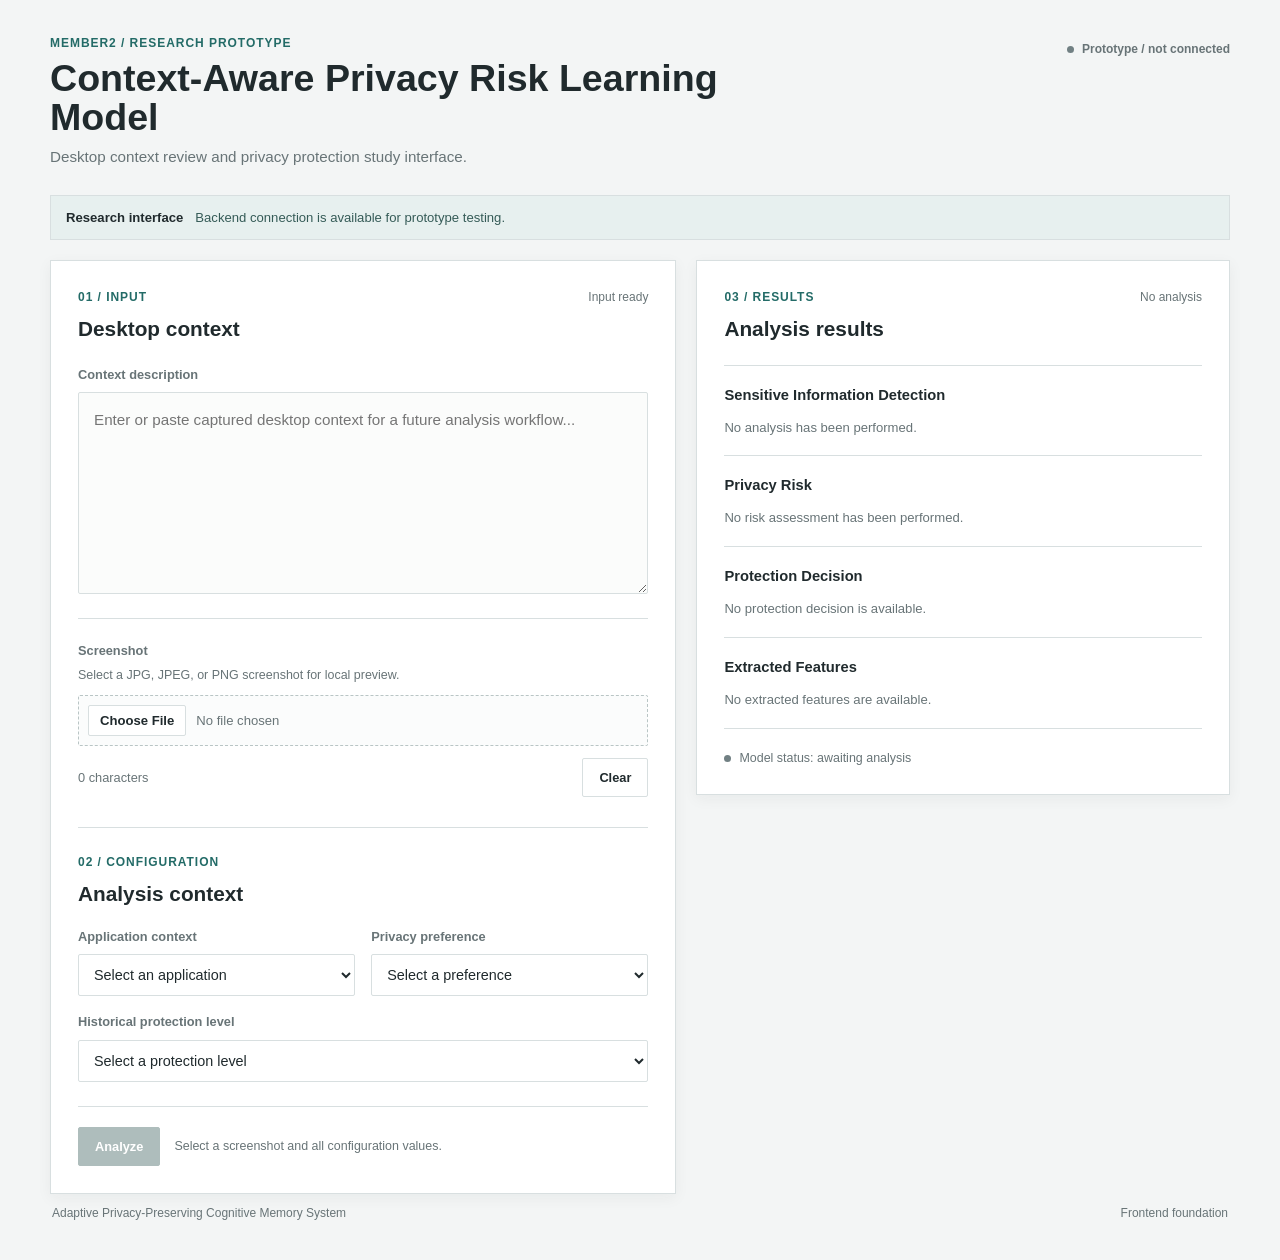
==== Member2/frontend/index.html @ c626e2b5 "Complete CAPRLM frontend and backend integration" ====
<!DOCTYPE html>
<html lang="en">
<head>
  <meta charset="UTF-8">
  <meta name="viewport" content="width=device-width, initial-scale=1.0">
  <title>CAPRLM Research Prototype</title>
  <link rel="stylesheet" href="style.css">
</head>
<body>
  <main class="app-shell">
    <header class="app-header">
      <div>
        <p class="eyebrow">Member2 / research prototype</p>
        <h1>Context-Aware Privacy Risk Learning Model</h1>
        <p class="subtitle">Desktop context review and privacy protection study interface.</p>
      </div>
      <div class="prototype-status" aria-label="Frontend status">
        <span class="status-indicator" aria-hidden="true"></span>
        <span>Prototype / not connected</span>
      </div>
    </header>

    <div id="analysis-status" class="notice" role="status" aria-live="polite">
      <strong>Research interface</strong>
      <span>Backend connection is available for prototype testing.</span>
    </div>

    <div class="workspace-grid">
      <section class="workspace input-panel" aria-labelledby="input-heading">
        <div class="section-heading">
          <div>
            <p class="section-label">01 / Input</p>
            <h2 id="input-heading">Desktop context</h2>
          </div>
          <span class="section-status">Input ready</span>
        </div>

        <label for="context-input">Context description</label>
        <textarea id="context-input" rows="7" placeholder="Enter or paste captured desktop context for a future analysis workflow..."></textarea>

        <div class="screenshot-upload">
          <label for="screenshot-input">Screenshot</label>
          <p class="field-help">Select a JPG, JPEG, or PNG screenshot for local preview.</p>
          <input id="screenshot-input" type="file" accept=".jpg,.jpeg,.png,image/jpeg,image/png">
          <div id="screenshot-preview" class="screenshot-preview" hidden>
            <div class="preview-header">
              <span id="screenshot-filename" class="screenshot-filename"></span>
              <button id="remove-screenshot" class="button button-secondary" type="button">Remove</button>
            </div>
            <img id="screenshot-image" alt="Selected screenshot preview">
          </div>
        </div>

        <div class="input-footer">
          <span id="character-count" aria-live="polite">0 characters</span>
          <button id="clear-button" class="button button-secondary" type="button">Clear</button>
        </div>

        <div class="configuration" aria-labelledby="configuration-heading">
          <div class="section-heading configuration-heading">
            <div>
              <p class="section-label">02 / Configuration</p>
              <h2 id="configuration-heading">Analysis context</h2>
            </div>
          </div>

          <div class="field-grid">
            <div class="field">
              <label for="application-context">Application context</label>
              <select id="application-context">
                <option value="">Select an application</option>
                <option>Google Chrome</option>
                <option>Visual Studio Code</option>
                <option>ChatGPT</option>
                <option>Microsoft Word</option>
                <option>Other</option>
              </select>
            </div>

            <div class="field">
              <label for="privacy-preference">Privacy preference</label>
              <select id="privacy-preference">
                <option value="">Select a preference</option>
                <option>Low</option>
                <option>Medium</option>
                <option>High</option>
              </select>
            </div>

            <div class="field">
              <label for="historical-protection">Historical protection level</label>
              <select id="historical-protection">
                <option value="">Select a protection level</option>
                <option>Low</option>
                <option>Medium</option>
                <option>High</option>
              </select>
            </div>
          </div>

          <div class="action-row">
            <button id="analyze-button" class="button button-primary" type="button" disabled>Analyze</button>
            <span id="action-note" class="action-note">Select a screenshot and all configuration values.</span>
          </div>
        </div>
      </section>

      <section class="workspace results-panel" aria-labelledby="results-heading">
        <div class="section-heading">
          <div>
            <p class="section-label">03 / Results</p>
            <h2 id="results-heading">Analysis results</h2>
          </div>
          <span class="section-status">No analysis</span>
        </div>

        <div class="result-list">
          <article class="result-item">
            <h3>Sensitive Information Detection</h3>
            <div id="detection-output" class="response-output">
              <p class="response-empty">No analysis has been performed.</p>
            </div>
          </article>
          <article class="result-item">
            <h3>Privacy Risk</h3>
            <div id="risk-output" class="response-output">
              <p class="response-empty">No risk assessment has been performed.</p>
            </div>
          </article>
          <article class="result-item">
            <h3>Protection Decision</h3>
            <div id="protection-output" class="response-output">
              <p class="response-empty">No protection decision is available.</p>
            </div>
          </article>
          <article class="result-item">
            <h3>Extracted Features</h3>
            <div id="features-output" class="response-output">
              <p class="response-empty">No extracted features are available.</p>
            </div>
          </article>
        </div>

        <div id="model-status" class="model-status" role="status" aria-live="polite">
          <span class="status-indicator" aria-hidden="true"></span>
          <span>Model status: awaiting analysis</span>
        </div>
      </section>
    </div>

    <footer class="app-footer">
      <span>Adaptive Privacy-Preserving Cognitive Memory System</span>
      <span>Frontend foundation</span>
    </footer>
  </main>

  <script src="app.js"></script>
</body>
</html>
---- Member2/frontend/style.css ----
:root {
  color-scheme: light;
  --ink: #202a2d;
  --muted: #687477;
  --line: #d8dfe0;
  --surface: #ffffff;
  --background: #f3f5f5;
  --accent: #236b67;
  --accent-soft: #e7f0ef;
  --shadow: 0 4px 14px rgba(32, 42, 45, 0.05);
}

* {
  box-sizing: border-box;
}

body {
  margin: 0;
  min-width: 320px;
  background: var(--background);
  color: var(--ink);
  font-family: Arial, Helvetica, sans-serif;
  line-height: 1.5;
}

button,
textarea,
select {
  font: inherit;
}

.app-shell {
  width: min(100% - 40px, 1180px);
  margin: 0 auto;
  padding: 34px 0 28px;
}

.app-header {
  display: flex;
  align-items: flex-start;
  justify-content: space-between;
  gap: 24px;
  padding-bottom: 26px;
}

.eyebrow,
.section-label {
  margin: 0 0 7px;
  color: var(--accent);
  font-size: 0.75rem;
  font-weight: 700;
  letter-spacing: 0.08em;
  text-transform: uppercase;
}

h1,
h2,
h3,
p {
  margin-top: 0;
}

h1 {
  max-width: 760px;
  margin-bottom: 8px;
  font-size: clamp(1.75rem, 3vw, 2.35rem);
  font-weight: 600;
  letter-spacing: 0;
  line-height: 1.05;
}

.subtitle {
  margin-bottom: 0;
  color: var(--muted);
  font-size: 0.95rem;
}

.prototype-status,
.section-status {
  flex: 0 0 auto;
  font-size: 0.75rem;
  font-weight: 700;
}

.prototype-status {
  display: inline-flex;
  align-items: center;
  gap: 8px;
  padding-top: 6px;
  color: var(--muted);
}

.notice {
  display: flex;
  gap: 12px;
  align-items: center;
  margin-bottom: 20px;
  padding: 12px 15px;
  border: 1px solid var(--line);
  background: var(--accent-soft);
  color: #355b57;
  font-size: 0.82rem;
}

.notice strong {
  color: var(--ink);
}

.workspace-grid {
  display: grid;
  grid-template-columns: minmax(0, 1.08fr) minmax(320px, 0.92fr);
  gap: 20px;
  align-items: start;
}

.workspace {
  padding: 27px;
  border: 1px solid var(--line);
  background: var(--surface);
  box-shadow: var(--shadow);
}

.section-heading {
  display: flex;
  align-items: flex-start;
  justify-content: space-between;
  gap: 20px;
  margin-bottom: 20px;
}

h2 {
  margin-bottom: 0;
  font-size: 1.3rem;
  font-weight: 600;
}

.section-status {
  color: var(--muted);
  font-weight: 400;
}

.status-indicator {
  display: inline-block;
  width: 7px;
  height: 7px;
  border-radius: 50%;
  background: #718083;
}

label {
  display: block;
  margin-bottom: 8px;
  color: var(--muted);
  font-size: 0.8rem;
  font-weight: 700;
}

textarea {
  display: block;
  width: 100%;
  min-height: 180px;
  resize: vertical;
  padding: 15px;
  border: 1px solid var(--line);
  border-radius: 2px;
  background: #fbfcfb;
  color: var(--ink);
  font-size: 0.95rem;
  line-height: 1.6;
}

textarea:focus {
  outline: 3px solid rgba(23, 107, 99, 0.16);
  border-color: var(--accent);
}

.screenshot-upload {
  margin-top: 24px;
  padding-top: 22px;
  border-top: 1px solid var(--line);
}

.field-help {
  margin: -2px 0 10px;
  color: var(--muted);
  font-size: 0.78rem;
}

input[type="file"] {
  display: block;
  width: 100%;
  padding: 9px;
  border: 1px dashed #b9c5c5;
  border-radius: 2px;
  background: #fbfcfc;
  color: var(--muted);
  font-size: 0.82rem;
}

input[type="file"]::file-selector-button {
  margin-right: 10px;
  padding: 7px 11px;
  border: 1px solid var(--line);
  border-radius: 2px;
  background: var(--surface);
  color: var(--ink);
  cursor: pointer;
  font: inherit;
  font-weight: 700;
}

input[type="file"]:focus {
  outline: 3px solid rgba(35, 107, 103, 0.15);
  border-color: var(--accent);
}

.screenshot-preview {
  margin-top: 14px;
  padding: 12px;
  border: 1px solid var(--line);
  background: #fbfcfc;
}

.preview-header {
  display: flex;
  align-items: center;
  justify-content: space-between;
  gap: 14px;
  margin-bottom: 10px;
}

.screenshot-filename {
  min-width: 0;
  overflow: hidden;
  color: var(--muted);
  font-size: 0.8rem;
  text-overflow: ellipsis;
  white-space: nowrap;
}

#screenshot-image {
  display: block;
  width: 100%;
  max-height: 280px;
  border: 1px solid var(--line);
  background: #eef1f1;
  object-fit: contain;
}

.input-footer {
  display: flex;
  align-items: center;
  justify-content: space-between;
  gap: 16px;
  margin-top: 12px;
  color: var(--muted);
  font-size: 0.8rem;
}

.configuration {
  margin-top: 30px;
  padding-top: 25px;
  border-top: 1px solid var(--line);
}

.configuration-heading {
  margin-bottom: 18px;
}

.field-grid {
  display: grid;
  grid-template-columns: repeat(2, minmax(0, 1fr));
  gap: 16px;
}

.field:last-child {
  grid-column: span 2;
}

select {
  width: 100%;
  min-height: 42px;
  padding: 8px 11px;
  border: 1px solid var(--line);
  border-radius: 2px;
  background: var(--surface);
  color: var(--ink);
  font-size: 0.9rem;
}

select:focus {
  outline: 3px solid rgba(35, 107, 103, 0.15);
  border-color: var(--accent);
}

.action-row {
  display: flex;
  align-items: center;
  gap: 14px;
  margin-top: 24px;
  padding-top: 20px;
  border-top: 1px solid var(--line);
}

.button {
  cursor: pointer;
  border: 1px solid transparent;
  border-radius: 2px;
  padding: 9px 16px;
  font-size: 0.8rem;
  font-weight: 700;
}

.button-primary {
  border-color: var(--accent);
  background: var(--accent);
  color: #ffffff;
}

.button-primary:disabled {
  cursor: not-allowed;
  border-color: #aebdbc;
  background: #aebdbc;
  color: #ffffff;
}

.button-secondary {
  border-color: var(--line);
  background: var(--surface);
  color: var(--ink);
}

.button-secondary:hover {
  border-color: var(--accent);
  color: var(--accent);
}

.action-note {
  color: var(--muted);
  font-size: 0.78rem;
}

.action-note.is-error {
  color: #9b3f3f;
}

.result-list {
  border-top: 1px solid var(--line);
}

.result-item {
  padding: 18px 0;
  border-bottom: 1px solid var(--line);
}

.result-item h3 {
  margin: 0 0 5px;
  font-size: 0.92rem;
  font-weight: 700;
}

.result-item p {
  margin: 0;
  color: var(--muted);
  font-size: 0.82rem;
}

.response-output {
  margin-top: 12px;
}

.response-empty {
  color: var(--muted);
  font-size: 0.82rem;
}

.metric-list {
  display: grid;
  grid-template-columns: minmax(150px, 1fr) minmax(0, 1.5fr);
  margin: 0;
  border-top: 1px solid var(--line);
}

.metric-list dt,
.metric-list dd {
  margin: 0;
  padding: 8px 0;
  border-bottom: 1px solid var(--line);
  font-size: 0.8rem;
}

.metric-list dt {
  color: var(--muted);
  font-weight: 700;
}

.metric-list dd {
  overflow-wrap: anywhere;
  color: var(--ink);
  text-align: right;
}

.response-note {
  margin: 0 0 10px;
  color: var(--muted);
  font-size: 0.78rem;
}

.model-status {
  display: flex;
  align-items: center;
  gap: 8px;
  margin-top: 20px;
  color: var(--muted);
  font-size: 0.78rem;
}

.model-status.is-error {
  color: #9b3f3f;
}

.model-status.is-analyzing .status-indicator {
  background: var(--accent);
}

.app-footer {
  display: flex;
  justify-content: space-between;
  gap: 16px;
  padding: 10px 2px;
  color: var(--muted);
  font-size: 0.75rem;
}

@media (max-width: 620px) {
  .app-shell {
    width: min(100% - 22px, 940px);
    padding-top: 28px;
  }

  .app-header,
  .app-footer {
    flex-direction: column;
  }

  .app-header {
    gap: 16px;
    padding-bottom: 25px;
  }

  .workspace-grid {
    grid-template-columns: 1fr;
  }

  .notice {
    align-items: flex-start;
    flex-direction: column;
    gap: 3px;
  }

  .workspace {
    padding: 20px;
  }

  .section-heading {
    flex-direction: column;
    gap: 10px;
  }

  .field-grid {
    grid-template-columns: 1fr;
  }

  .field:last-child {
    grid-column: auto;
  }

  .action-row {
    align-items: flex-start;
    flex-direction: column;
  }
}
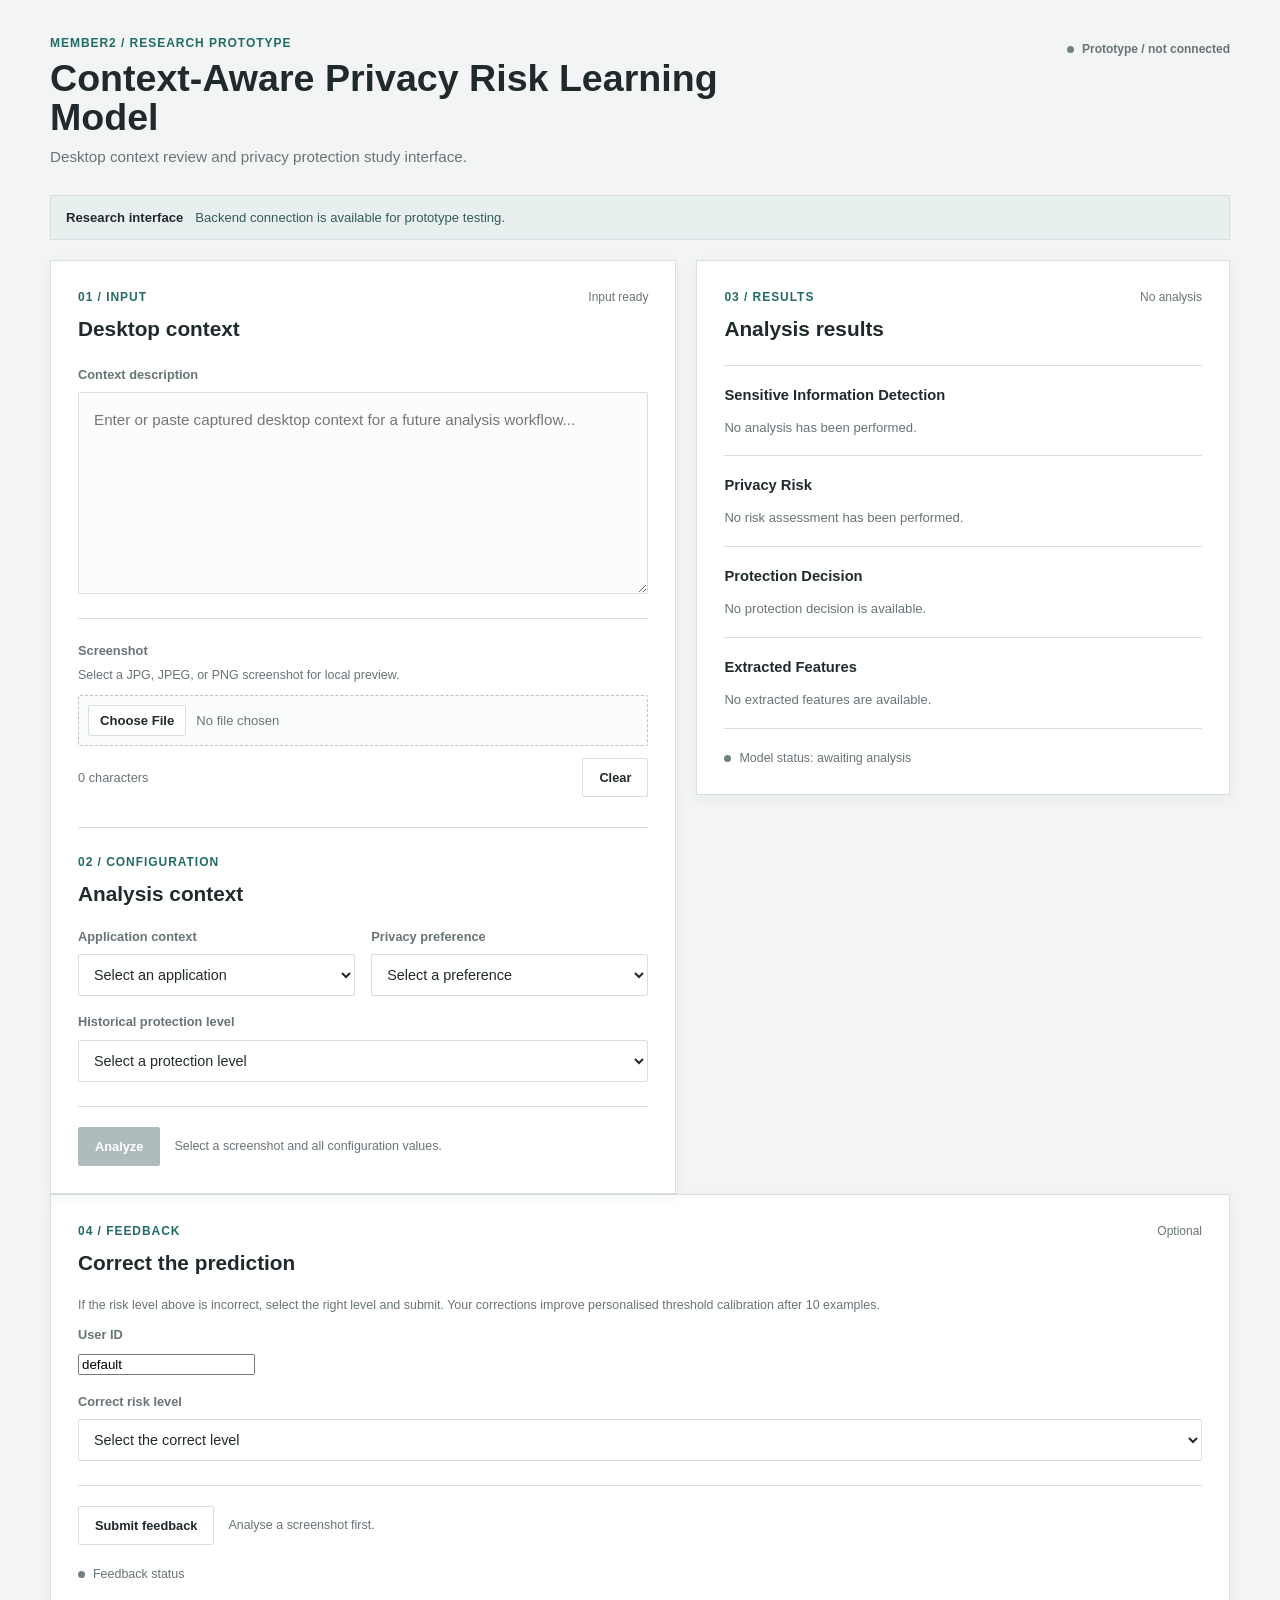
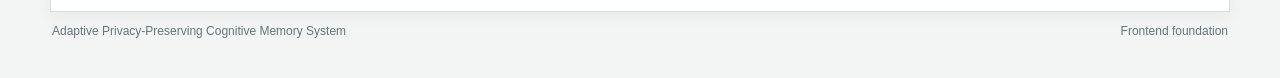
==== commit 6810bc49: "Implement CAPRLM personalized ML prototype" ====
--- a/Member2/frontend/index.html
+++ b/Member2/frontend/index.html
@@ -148,6 +148,48 @@
       </section>
     </div>
 
+    <section class="workspace feedback-panel" aria-labelledby="feedback-heading">
+      <div class="section-heading">
+        <div>
+          <p class="section-label">04 / Feedback</p>
+          <h2 id="feedback-heading">Correct the prediction</h2>
+        </div>
+        <span class="section-status">Optional</span>
+      </div>
+      <p class="field-help">
+        If the risk level above is incorrect, select the right level and submit.
+        Your corrections improve personalised threshold calibration after
+        <span id="recalibration-threshold">10</span> examples.
+      </p>
+      <div class="field-grid">
+        <div class="field">
+          <label for="feedback-user-id">User ID</label>
+          <input id="feedback-user-id" type="text" value="default" maxlength="64"
+            placeholder="Identifies your preference profile">
+        </div>
+        <div class="field">
+          <label for="feedback-label">Correct risk level</label>
+          <select id="feedback-label">
+            <option value="">Select the correct level</option>
+            <option>LOW</option>
+            <option>MEDIUM</option>
+            <option>HIGH</option>
+            <option>CRITICAL</option>
+          </select>
+        </div>
+      </div>
+      <div class="action-row">
+        <button id="feedback-button" class="button button-secondary" type="button" disabled>
+          Submit feedback
+        </button>
+        <span id="feedback-note" class="action-note">Analyse a screenshot first.</span>
+      </div>
+      <div id="feedback-status" class="model-status" role="status" aria-live="polite" hidden>
+        <span class="status-indicator" aria-hidden="true"></span>
+        <span>Feedback status</span>
+      </div>
+    </section>
+
     <footer class="app-footer">
       <span>Adaptive Privacy-Preserving Cognitive Memory System</span>
       <span>Frontend foundation</span>
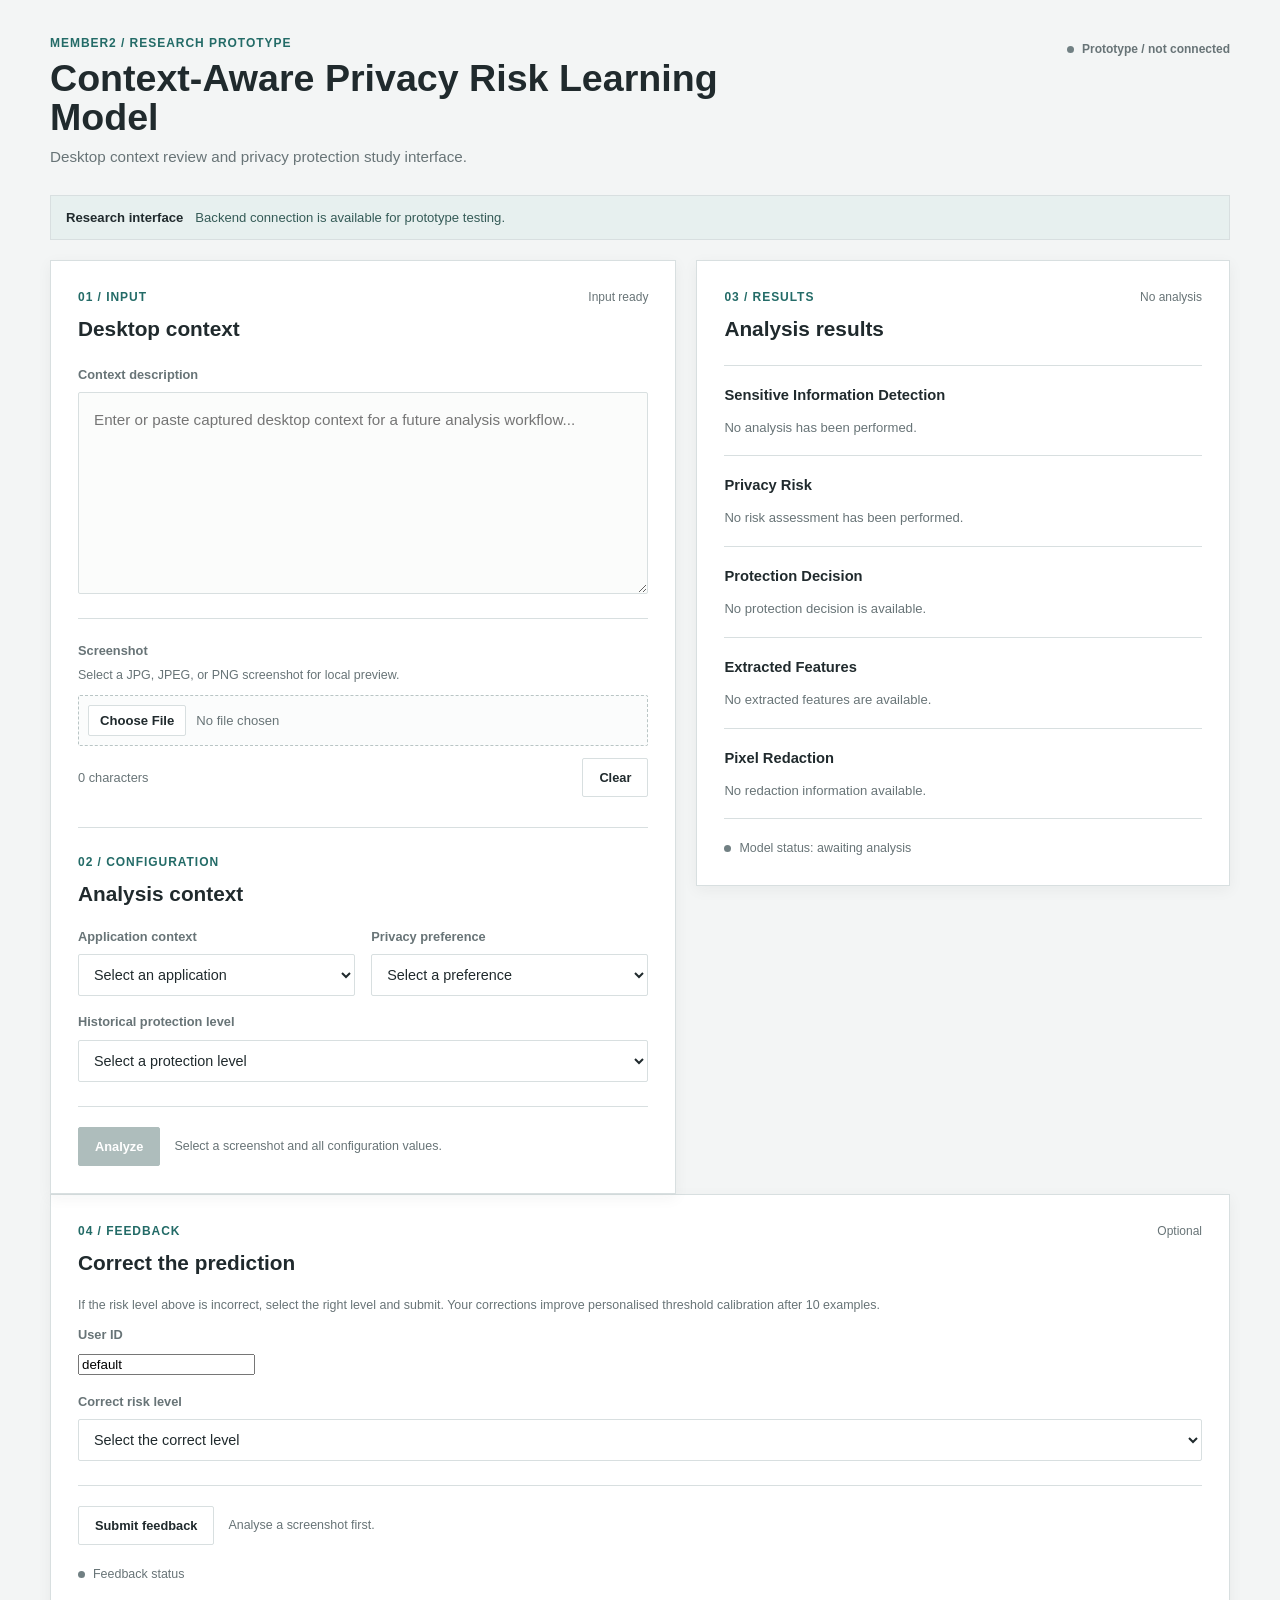
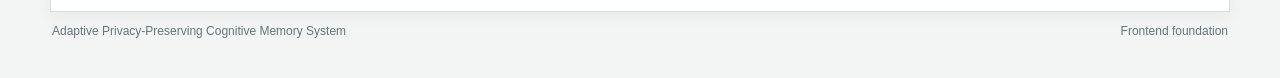
==== commit 568fe9ff: "Add comprehensive tests for new API routes and redaction functionality - Implement tests for new rou" ====
--- a/Member2/frontend/index.html
+++ b/Member2/frontend/index.html
@@ -139,7 +139,19 @@
               <p class="response-empty">No extracted features are available.</p>
             </div>
           </article>
-        </div>
+          <article class="result-item">
+            <h3>Pixel Redaction</h3>
+            <div id="redaction-output" class="response-output">
+              <p class="response-empty">No redaction information available.</p>
+            </div>
+          </article>
+        </div>
+
+        <section id="redacted-image-section" hidden aria-label="Redacted screenshot">
+          <h3 style="margin-top:1.5rem;margin-bottom:0.5rem">Redacted Image</h3>
+          <p class="field-help">The pixel-redacted version of your screenshot (sensitive regions blurred or masked).</p>
+          <img id="redacted-image-output" style="max-width:100%;border:1px solid #ccc;border-radius:4px" alt="Redacted screenshot">
+        </section>
 
         <div id="model-status" class="model-status" role="status" aria-live="polite">
           <span class="status-indicator" aria-hidden="true"></span>
